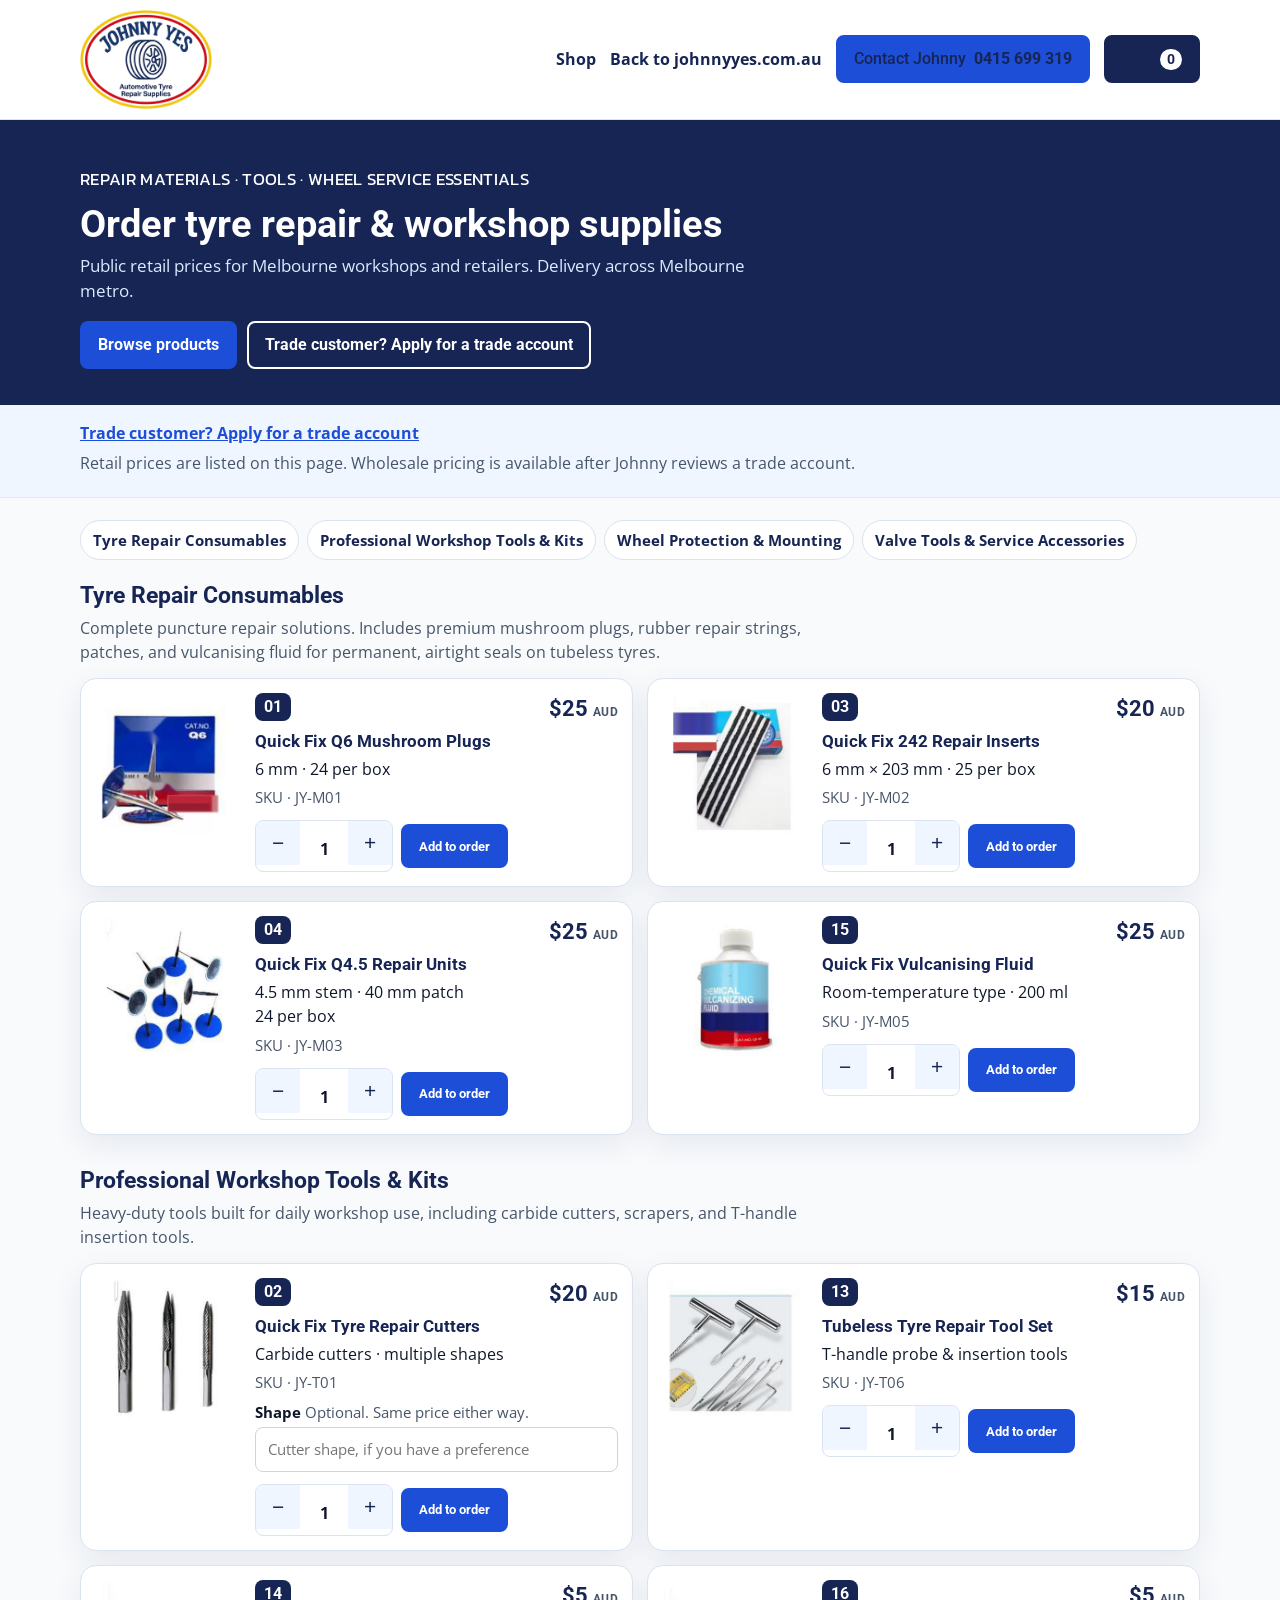
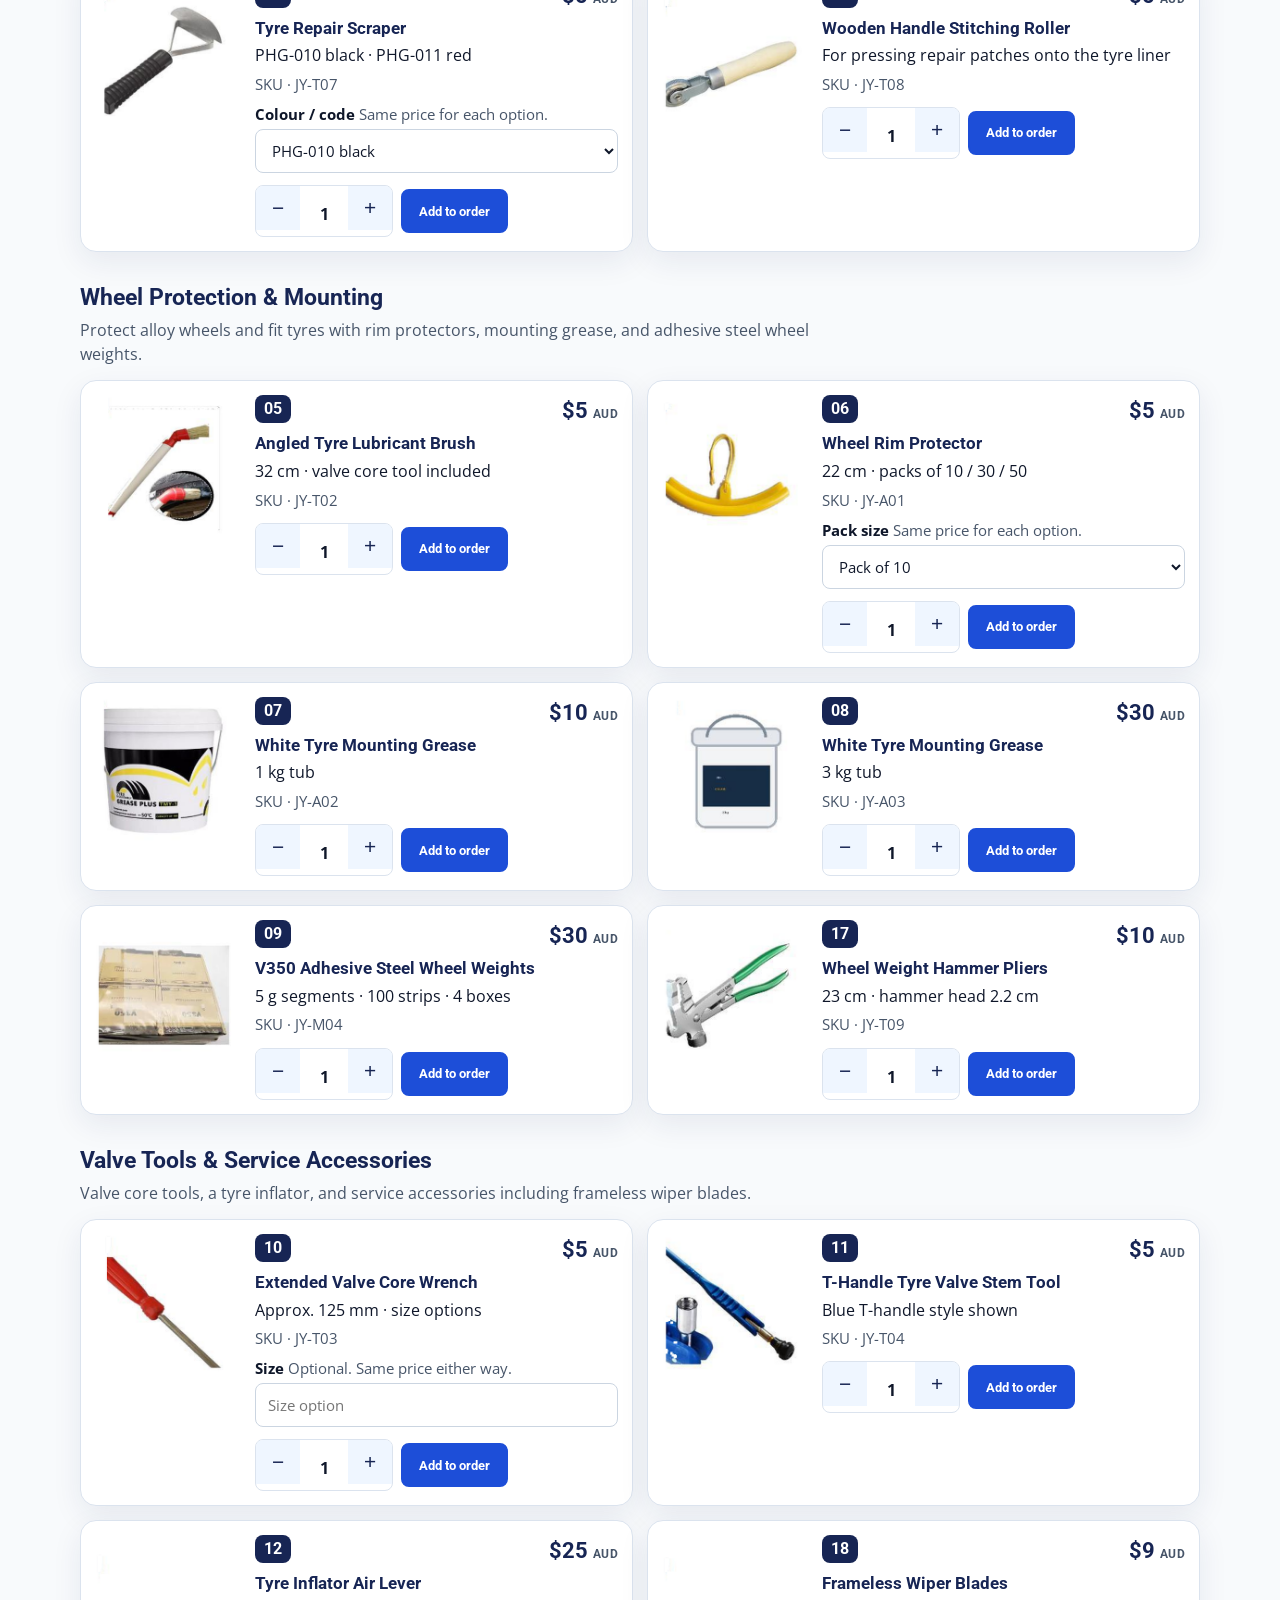
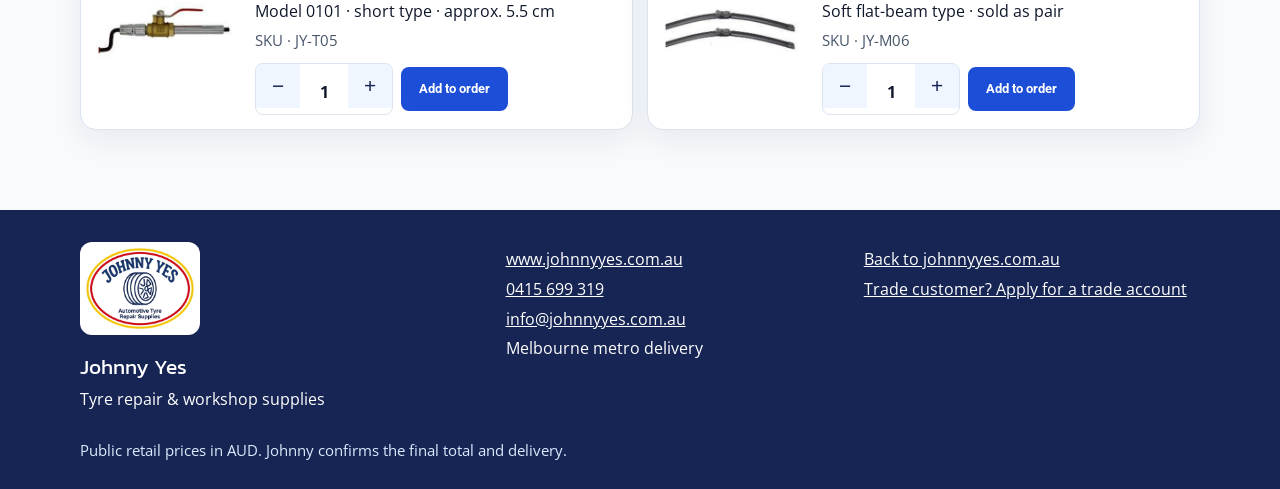
==== index.html @ 9af5987f "Add the Johnny Yes retail order site. Static catalogue, cart, and offline checkout for Melbourne met" ====
<!DOCTYPE html>
<html lang="en">
<head>
  <meta charset="utf-8">
  <meta name="viewport" content="width=device-width, initial-scale=1">
  <title>Johnny Yes | Order tyre repair supplies</title>
  <meta name="description" content="Order Johnny Yes tyre repair and workshop supplies at public retail prices. Melbourne metro delivery. Payment is arranged offline.">
  <meta name="theme-color" content="#172554">
  <link rel="icon" href="images/favicon.png" type="image/png">
  <link rel="apple-touch-icon" href="images/apple-touch-icon.png">
  <link rel="preconnect" href="https://fonts.googleapis.com">
  <link rel="preconnect" href="https://fonts.gstatic.com" crossorigin>
  <link href="https://fonts.googleapis.com/css2?family=Kanit:wght@600;700&family=Open+Sans:wght@400;600;700&family=Roboto:wght@500;700&display=swap" rel="stylesheet">
  <link rel="stylesheet" href="css/styles.css">
</head>
<body>
  <a class="skip" href="#main">Skip to content</a>
  <header class="site-header">
    <div class="wrap header-inner">
      <a class="brand" href="#shop">
        <img class="logo" src="images/logo.webp" alt="Johnny Yes Automotive Tyre Repair Supplies" width="640" height="479">
      </a>
      <nav class="header-nav" aria-label="Shop">
        <a href="#shop">Shop</a>
        <a href="https://www.johnnyyes.com.au">Back to johnnyyes.com.au</a>
        <a class="btn btn-primary phone" href="tel:0415699319"><span class="phone-label">Contact Johnny</span> 0415 699 319</a>
        <a class="btn btn-navy cart-link" id="cart-link" href="#cart">Cart <span id="cart-count">0</span></a>
      </nav>
    </div>
  </header>

  <main id="main">
    <noscript>
      <p class="notice wrap">This ordering page needs JavaScript to build your order. Call Johnny on <a href="tel:0415699319">0415 699 319</a> or email <a href="mailto:info@johnnyyes.com.au">info@johnnyyes.com.au</a>.</p>
    </noscript>

    <section id="shop">
      <div class="hero">
        <div class="wrap hero-inner">
          <p class="kicker">Repair materials · Tools · Wheel service essentials</p>
          <h1>Order tyre repair &amp; workshop supplies</h1>
          <p>Public retail prices for Melbourne workshops and retailers. Delivery across Melbourne metro.</p>
          <div class="hero-actions">
            <a class="btn btn-primary" href="#catalogue">Browse products</a>
            <a class="btn btn-ghost" href="https://www.johnnyyes.com.au/#kat-m7VqDfGZKVjmXo7J">Trade customer? Apply for a trade account</a>
          </div>
        </div>
      </div>
      <div class="trade-banner">
        <div class="wrap">
          <a href="https://www.johnnyyes.com.au/#kat-m7VqDfGZKVjmXo7J">Trade customer? Apply for a trade account</a>
          <p>Retail prices are listed on this page. Wholesale pricing is available after Johnny reviews a trade account.</p>
        </div>
      </div>
      <div class="wrap shop-body">
        <nav id="category-nav" class="chips" aria-label="Product categories"></nav>
        <div id="catalogue">
          <p class="fine">Loading the catalogue…</p>
        </div>
      </div>
    </section>

    <section id="cart" hidden>
      <div class="wrap page">
        <h1>Your order</h1>
        <div id="cart-empty" class="panel">
          <p>Your order is empty.</p>
          <a class="btn btn-primary" href="#shop">Browse the catalogue</a>
        </div>
        <div id="cart-filled" hidden>
          <div id="cart-lines"></div>
          <div class="panel totals">
            <p class="subtotal-row">Subtotal <strong id="cart-subtotal">$0 AUD</strong></p>
            <p class="fine">Public retail prices for Melbourne metro delivery. Johnny confirms the final total and delivery.</p>
            <a class="btn btn-primary" href="#checkout">Continue to checkout</a>
          </div>
        </div>
      </div>
    </section>

    <section id="checkout" hidden>
      <div class="wrap page">
        <h1>Checkout</h1>
        <p class="lede">Melbourne metro delivery. Payment is arranged offline, and there is no card payment on this site.</p>
        <div class="checkout-layout">
          <form id="checkout-form" novalidate>
            <div id="form-errors" class="form-errors" role="alert" hidden></div>
            <div class="notice">
              <strong>Payment is arranged offline.</strong>
              There is no card payment on this site. Johnny confirms the final total and delivery after you send the order.
            </div>

            <div class="field">
              <label for="business">Business / shop name <span class="req">Required</span></label>
              <input id="business" name="business" autocomplete="organization" maxlength="120" required>
            </div>
            <div class="field">
              <label for="contact">Contact name <span class="req">Required</span></label>
              <input id="contact" name="contact" autocomplete="name" maxlength="120" required>
            </div>
            <div class="field">
              <label for="phone">Phone <span class="req">Required</span></label>
              <input id="phone" name="phone" type="tel" inputmode="tel" autocomplete="tel" maxlength="40" required>
            </div>
            <div class="field">
              <label for="email">Email <span class="req">Required</span></label>
              <input id="email" name="email" type="email" inputmode="email" autocomplete="email" maxlength="120" required>
            </div>
            <div class="field">
              <label for="address">Delivery address (Melbourne metro) <span class="req">Required</span></label>
              <textarea id="address" name="address" rows="3" maxlength="240" autocomplete="street-address" placeholder="Street, suburb, VIC postcode" required></textarea>
              <p class="hint">Delivery is across Melbourne metro only.</p>
            </div>
            <div class="field">
              <label for="delivery-date">Preferred delivery date <span class="optional">Optional</span></label>
              <input id="delivery-date" name="deliveryDate" type="date">
            </div>
            <div class="field">
              <label for="notes">Notes <span class="optional">Optional</span></label>
              <textarea id="notes" name="notes" rows="3" maxlength="500" placeholder="Gate codes, workshop hours, or anything Johnny should know"></textarea>
            </div>
            <fieldset class="field" id="payment-field">
              <legend>Payment preference <span class="req">Required</span></legend>
              <p class="hint">Johnny arranges payment with you. There is no card payment on this site.</p>
              <label class="choice"><input type="radio" name="payment" value="Bank transfer" required> Bank transfer</label>
              <label class="choice"><input type="radio" name="payment" value="Cash on delivery"> Cash on delivery</label>
              <label class="choice"><input type="radio" name="payment" value="Pay on invoice"> Pay on invoice</label>
            </fieldset>
            <button class="btn btn-primary btn-block" type="submit">Create order summary</button>
            <p class="hint">This prepares the order on your device. You then email, text, or copy it to Johnny. Nothing is charged here.</p>
          </form>
          <aside class="panel summary-card">
            <h2>Order summary</h2>
            <div id="checkout-summary"></div>
            <p><a href="#cart">Edit order</a></p>
          </aside>
        </div>
      </div>
    </section>

    <section id="confirm" hidden>
      <div class="wrap page">
        <p class="print-only">Johnny Yes · Tyre repair &amp; workshop supplies · 0415 699 319 · info@johnnyyes.com.au · Melbourne metro delivery</p>
        <p class="kicker">Order prepared</p>
        <h1 id="order-reference">Order</h1>
        <p id="send-status" class="notice"></p>
        <div class="actions no-print">
          <a id="send-email" class="btn btn-primary" href="mailto:info@johnnyyes.com.au">Email Johnny</a>
          <a id="send-sms" class="btn btn-navy" href="sms:0415699319">Text Johnny</a>
          <button id="copy-order" class="btn btn-ghost" type="button">Copy order</button>
          <button id="print-order" class="btn btn-ghost" type="button">Print</button>
        </div>
        <p id="copy-status" class="fine no-print" role="status"></p>
        <p class="fine no-print">If the email or messages app cuts the text short, use Copy order and paste the full summary.</p>
        <div id="order-details" class="panel"></div>
        <h2>Message to send</h2>
        <pre id="order-text" class="order-text"></pre>
        <p class="no-print"><a href="#shop">Back to the catalogue</a></p>
      </div>
    </section>
  </main>

  <footer class="site-footer">
    <div class="wrap footer-grid">
      <div>
        <img class="footer-logo" src="images/logo.webp" alt="" width="640" height="479">
        <p class="footer-name">Johnny Yes</p>
        <p>Tyre repair &amp; workshop supplies</p>
      </div>
      <div>
        <p><a href="https://www.johnnyyes.com.au">www.johnnyyes.com.au</a></p>
        <p><a href="tel:0415699319">0415 699 319</a></p>
        <p><a href="mailto:info@johnnyyes.com.au">info@johnnyyes.com.au</a></p>
        <p>Melbourne metro delivery</p>
      </div>
      <div>
        <p><a href="https://www.johnnyyes.com.au">Back to johnnyyes.com.au</a></p>
        <p><a href="https://www.johnnyyes.com.au/#kat-m7VqDfGZKVjmXo7J">Trade customer? Apply for a trade account</a></p>
      </div>
    </div>
    <p class="wrap footer-note">Public retail prices in AUD. Johnny confirms the final total and delivery.</p>
  </footer>

  <a id="cart-bar" class="cart-bar" href="#cart" hidden>View order · <span id="bar-total">$0 AUD</span></a>

  <script src="js/config.js"></script>
  <script src="js/app.js"></script>
</body>
</html>
---- css/styles.css ----
:root {
  --navy: #172554;
  --navy-deep: #0f172a;
  --blue: #1d4ed8;
  --blue-dark: #1e40af;
  --blue-soft: #dbeafe;
  --blue-wash: #eff6ff;
  --ink: #0f172a;
  --muted: #475569;
  --line: #dbe3ee;
  --paper: #ffffff;
  --page: #f8fafc;
  --danger: #b91c1c;
  --shadow: 0 10px 30px rgba(23, 37, 84, 0.08);
  --header: 84px;
  font-family: "Open Sans", "Segoe UI", sans-serif;
  color: var(--ink);
  background: var(--page);
}

* { box-sizing: border-box; }

[hidden] { display: none !important; }

body {
  margin: 0;
  min-height: 100vh;
  background: var(--page);
  color: var(--ink);
  line-height: 1.5;
}

img { max-width: 100%; height: auto; }

a { color: var(--blue); }

h1, h2, h3 {
  font-family: Roboto, "Open Sans", sans-serif;
  line-height: 1.2;
  color: var(--navy);
}

h1 { font-size: clamp(1.8rem, 3vw, 2.4rem); margin: 0 0 0.4rem; }
h2 { font-size: 1.45rem; margin: 0 0 0.4rem; }
h3 { font-size: 1.05rem; margin: 0.35rem 0; }

p { margin: 0.35rem 0; }

.skip {
  position: absolute;
  left: 12px;
  top: -40px;
  background: white;
  padding: 8px 12px;
  z-index: 50;
}

.skip:focus { top: 12px; }

.wrap {
  width: min(1120px, calc(100% - 32px));
  margin: 0 auto;
}

.site-header {
  position: sticky;
  top: 0;
  z-index: 20;
  background: white;
  border-bottom: 1px solid var(--line);
}

.header-inner {
  display: flex;
  align-items: center;
  gap: 16px;
  min-height: var(--header);
  padding: 10px 0;
}

.brand { display: flex; align-items: center; }

.logo { width: 132px; height: auto; display: block; }

.header-nav {
  margin-left: auto;
  display: flex;
  flex-wrap: wrap;
  align-items: center;
  justify-content: flex-end;
  gap: 8px 14px;
  font-weight: 700;
}

.header-nav a { text-decoration: none; color: var(--navy); }

.btn {
  display: inline-flex;
  align-items: center;
  justify-content: center;
  gap: 8px;
  min-height: 44px;
  padding: 10px 16px;
  border-radius: 8px;
  border: 2px solid transparent;
  background: white;
  color: var(--navy);
  font-family: Roboto, "Open Sans", sans-serif;
  font-weight: 700;
  text-decoration: none;
  cursor: pointer;
  text-align: center;
}

.btn-primary { background: var(--blue); color: white; border-color: var(--blue); }
.btn-primary:hover { background: var(--blue-dark); border-color: var(--blue-dark); }
.btn-navy { background: var(--navy); color: white; border-color: var(--navy); }
.btn-navy:hover { background: var(--navy-deep); }
.btn-ghost { background: white; color: var(--navy); border-color: var(--navy); }
.btn-block { width: 100%; }

.phone { color: white; }
.phone-label { font-weight: 500; }

.cart-link { color: white; }

#cart-count {
  display: inline-flex;
  min-width: 1.4rem;
  justify-content: center;
  padding: 0 6px;
  border-radius: 999px;
  background: white;
  color: var(--navy);
  font-size: 0.85rem;
}

.hero {
  background: var(--navy);
  color: white;
}

.hero-inner { padding: 42px 0 36px; }

.hero h1, .hero .kicker { color: white; }

.hero p { max-width: 42rem; color: var(--blue-soft); font-size: 1.05rem; }

.kicker {
  font-family: Kanit, Roboto, sans-serif;
  letter-spacing: 0.02em;
  text-transform: uppercase;
  font-size: 0.92rem;
  margin-bottom: 8px;
  color: var(--blue);
}

.hero-actions { display: flex; flex-wrap: wrap; gap: 10px; margin-top: 18px; }

.hero .btn-ghost { background: transparent; color: white; border-color: white; }

.trade-banner {
  background: var(--blue-wash);
  border-bottom: 1px solid var(--blue-soft);
}

.trade-banner .wrap { padding: 16px 0; }

.trade-banner a { font-weight: 700; }

.trade-banner p { color: var(--muted); }

.shop-body { padding: 22px 0 48px; }

.chips {
  display: flex;
  flex-wrap: wrap;
  gap: 8px;
  margin-bottom: 22px;
}

.chip {
  display: inline-flex;
  align-items: center;
  min-height: 40px;
  padding: 8px 12px;
  border-radius: 999px;
  background: white;
  border: 1px solid var(--line);
  color: var(--navy);
  text-decoration: none;
  font-weight: 700;
  font-size: 0.92rem;
}

.category { scroll-margin-top: calc(var(--header) + 12px); margin-bottom: 32px; }

.category-summary { color: var(--muted); max-width: 46rem; margin-bottom: 14px; }

.grid {
  display: grid;
  grid-template-columns: 1fr;
  gap: 14px;
}

.card, .panel {
  background: var(--paper);
  border: 1px solid var(--line);
  border-radius: 16px;
  box-shadow: var(--shadow);
}

.card {
  display: grid;
  grid-template-columns: 112px 1fr;
  gap: 12px;
  padding: 12px;
}

.card img {
  width: 100%;
  aspect-ratio: 1;
  object-fit: contain;
  background: white;
  border-radius: 10px;
}

.card-top {
  display: flex;
  justify-content: space-between;
  align-items: flex-start;
  gap: 8px;
}

.badge {
  display: inline-flex;
  align-items: center;
  justify-content: center;
  min-width: 36px;
  height: 28px;
  padding: 0 8px;
  border-radius: 8px;
  background: var(--navy);
  color: white;
  font-family: Roboto, sans-serif;
  font-weight: 700;
}

.price {
  margin: 0;
  font-family: Roboto, sans-serif;
  font-weight: 700;
  font-size: 1.35rem;
  color: var(--navy);
}

.price abbr {
  font-size: 0.72rem;
  letter-spacing: 0.04em;
  color: var(--muted);
  text-decoration: none;
}

.spec { color: var(--ink); white-space: pre-line; }
.sku { color: var(--muted); font-size: 0.92rem; }

.option { display: block; margin-top: 8px; font-weight: 700; font-size: 0.92rem; }
.option select, .option input { margin-top: 4px; font-weight: 400; }

.hint, .fine { color: var(--muted); font-size: 0.92rem; font-weight: 400; }
.hint { margin-top: 4px; }

.card-actions {
  display: flex;
  flex-wrap: wrap;
  gap: 8px;
  margin-top: 12px;
  align-items: center;
}

.qty {
  display: inline-flex;
  border: 1px solid var(--line);
  border-radius: 8px;
  overflow: hidden;
  background: white;
}

.qty button {
  width: 44px;
  height: 44px;
  border: 0;
  background: var(--blue-wash);
  color: var(--navy);
  font-size: 1.3rem;
  cursor: pointer;
}

.qty input {
  width: 48px;
  border: 0;
  text-align: center;
  font: inherit;
  font-weight: 700;
  color: var(--ink);
}

input[type="number"]::-webkit-outer-spin-button,
input[type="number"]::-webkit-inner-spin-button { -webkit-appearance: none; margin: 0; }
input[type="number"] { -moz-appearance: textfield; appearance: textfield; }

.page { padding: 28px 0 56px; }
.lede { color: var(--muted); max-width: 40rem; margin-bottom: 18px; }

.panel { padding: 16px; }
.totals { margin-top: 16px; display: grid; gap: 10px; }

.subtotal-row, .subtotal {
  display: flex;
  justify-content: space-between;
  gap: 12px;
  font-size: 1.15rem;
  margin: 0;
}

.cart-line {
  display: grid;
  grid-template-columns: 72px 1fr;
  gap: 12px;
  padding: 12px 0;
  border-bottom: 1px solid var(--line);
}

.cart-line img {
  width: 72px;
  height: 72px;
  object-fit: contain;
  background: white;
  border-radius: 8px;
  border: 1px solid var(--line);
}

.cart-line h3 { margin-top: 0; }
.line-meta { color: var(--muted); font-size: 0.92rem; }
.line-bottom { display: flex; flex-wrap: wrap; gap: 8px; align-items: center; margin-top: 8px; }
.line-total { font-family: Roboto, sans-serif; font-weight: 700; color: var(--navy); }
.remove {
  background: none;
  border: 0;
  color: var(--danger);
  font: inherit;
  font-weight: 700;
  min-height: 44px;
  cursor: pointer;
  padding: 0 8px;
}

.checkout-layout { display: grid; gap: 18px; }
.summary-card { align-self: start; }
.summary-line, .lines li {
  display: flex;
  justify-content: space-between;
  gap: 12px;
  padding: 8px 0;
  border-bottom: 1px solid var(--line);
}
.lines { list-style: none; padding: 0; margin: 12px 0; }

.field { margin: 0 0 14px; }
label, legend { font-weight: 700; }
.req, .optional {
  font-size: 0.75rem;
  font-weight: 700;
  letter-spacing: 0.03em;
  text-transform: uppercase;
  margin-left: 6px;
}
.req { color: var(--blue-dark); }
.optional { color: var(--muted); }

input, select, textarea {
  width: 100%;
  margin-top: 6px;
  min-height: 44px;
  padding: 10px 12px;
  border: 1px solid #cbd5e1;
  border-radius: 8px;
  background: white;
  font: inherit;
  color: var(--ink);
}

textarea { min-height: 96px; resize: vertical; }
input[aria-invalid="true"], textarea[aria-invalid="true"], fieldset[aria-invalid="true"] {
  border-color: var(--danger);
}

fieldset {
  border: 1px solid var(--line);
  border-radius: 12px;
  padding: 12px;
}

.choice {
  display: flex;
  align-items: center;
  gap: 10px;
  min-height: 44px;
  margin-top: 8px;
  font-weight: 700;
}

.choice input { width: auto; min-height: 0; margin: 0; }

.notice, .form-errors {
  background: var(--blue-wash);
  border: 1px solid var(--blue-soft);
  border-radius: 12px;
  padding: 12px 14px;
  margin-bottom: 16px;
}

.form-errors { background: #fef2f2; border-color: #fecaca; color: #7f1d1d; }
.form-errors ul { margin: 6px 0 0; padding-left: 18px; }

.actions { display: flex; flex-wrap: wrap; gap: 8px; margin: 14px 0; }

dl { display: grid; gap: 8px; margin: 0 0 12px; }
dl div { display: grid; grid-template-columns: 11rem 1fr; gap: 8px; }
dt { color: var(--muted); font-weight: 700; }
dd { margin: 0; }

.order-text {
  white-space: pre-wrap;
  overflow-wrap: anywhere;
  background: white;
  border: 1px solid var(--line);
  border-radius: 12px;
  padding: 14px;
  font-family: ui-monospace, SFMono-Regular, Menlo, Consolas, monospace;
  font-size: 0.92rem;
  line-height: 1.45;
}

.site-footer {
  background: var(--navy);
  color: white;
  padding: 32px 0 28px;
}

.site-footer a { color: white; }

.footer-grid {
  display: grid;
  gap: 22px;
}

.footer-logo {
  width: 120px;
  background: white;
  border-radius: 12px;
  padding: 6px;
}

.footer-name {
  font-family: Kanit, Roboto, sans-serif;
  font-size: 1.3rem;
  margin-top: 10px;
}

.footer-note {
  margin-top: 22px;
  color: var(--blue-soft);
  font-size: 0.92rem;
}

.cart-bar {
  position: fixed;
  left: 0;
  right: 0;
  bottom: 0;
  z-index: 30;
  display: flex;
  justify-content: center;
  align-items: center;
  gap: 8px;
  min-height: 52px;
  padding: 10px 16px calc(10px + env(safe-area-inset-bottom));
  background: var(--navy);
  color: white;
  font-weight: 700;
  text-decoration: none;
}

body.has-cart-bar { padding-bottom: 68px; }

.print-only { display: none; }

:focus-visible {
  outline: 3px solid var(--blue);
  outline-offset: 2px;
}

@media (min-width: 720px) {
  .card { grid-template-columns: 148px 1fr; padding: 14px; }
}

@media (min-width: 880px) {
  .grid { grid-template-columns: 1fr 1fr; }
  .checkout-layout { grid-template-columns: 1.15fr 0.85fr; align-items: start; }
  .summary-card { position: sticky; top: calc(var(--header) + 16px); }
  .footer-grid { grid-template-columns: 1.2fr 1fr 1fr; }
}

@media (max-width: 720px) {
  :root { --header: 168px; }
  .header-inner {
    flex-direction: column;
    align-items: flex-start;
    gap: 10px;
  }
  .logo { width: 132px; }
  .header-nav {
    margin-left: 0;
    width: 100%;
    justify-content: flex-start;
  }
  .header-nav .btn { flex: 1 1 auto; }
  .phone-label { position: absolute; width: 1px; height: 1px; overflow: hidden; clip: rect(0 0 0 0); }
  dl div { grid-template-columns: 1fr; gap: 0; }
}

@media print {
  body.is-confirm .no-print,
  body.is-confirm .site-header,
  body.is-confirm .site-footer,
  body.is-confirm .cart-bar,
  body.is-confirm .trade-banner { display: none !important; }
  body.is-confirm .print-only { display: block; color: black; }
  body.is-confirm,
  body.is-confirm .panel,
  body.is-confirm .order-text { background: white; box-shadow: none; }
  body.is-confirm.has-cart-bar { padding-bottom: 0; }
  body.is-confirm a { color: black; text-decoration: none; }
}
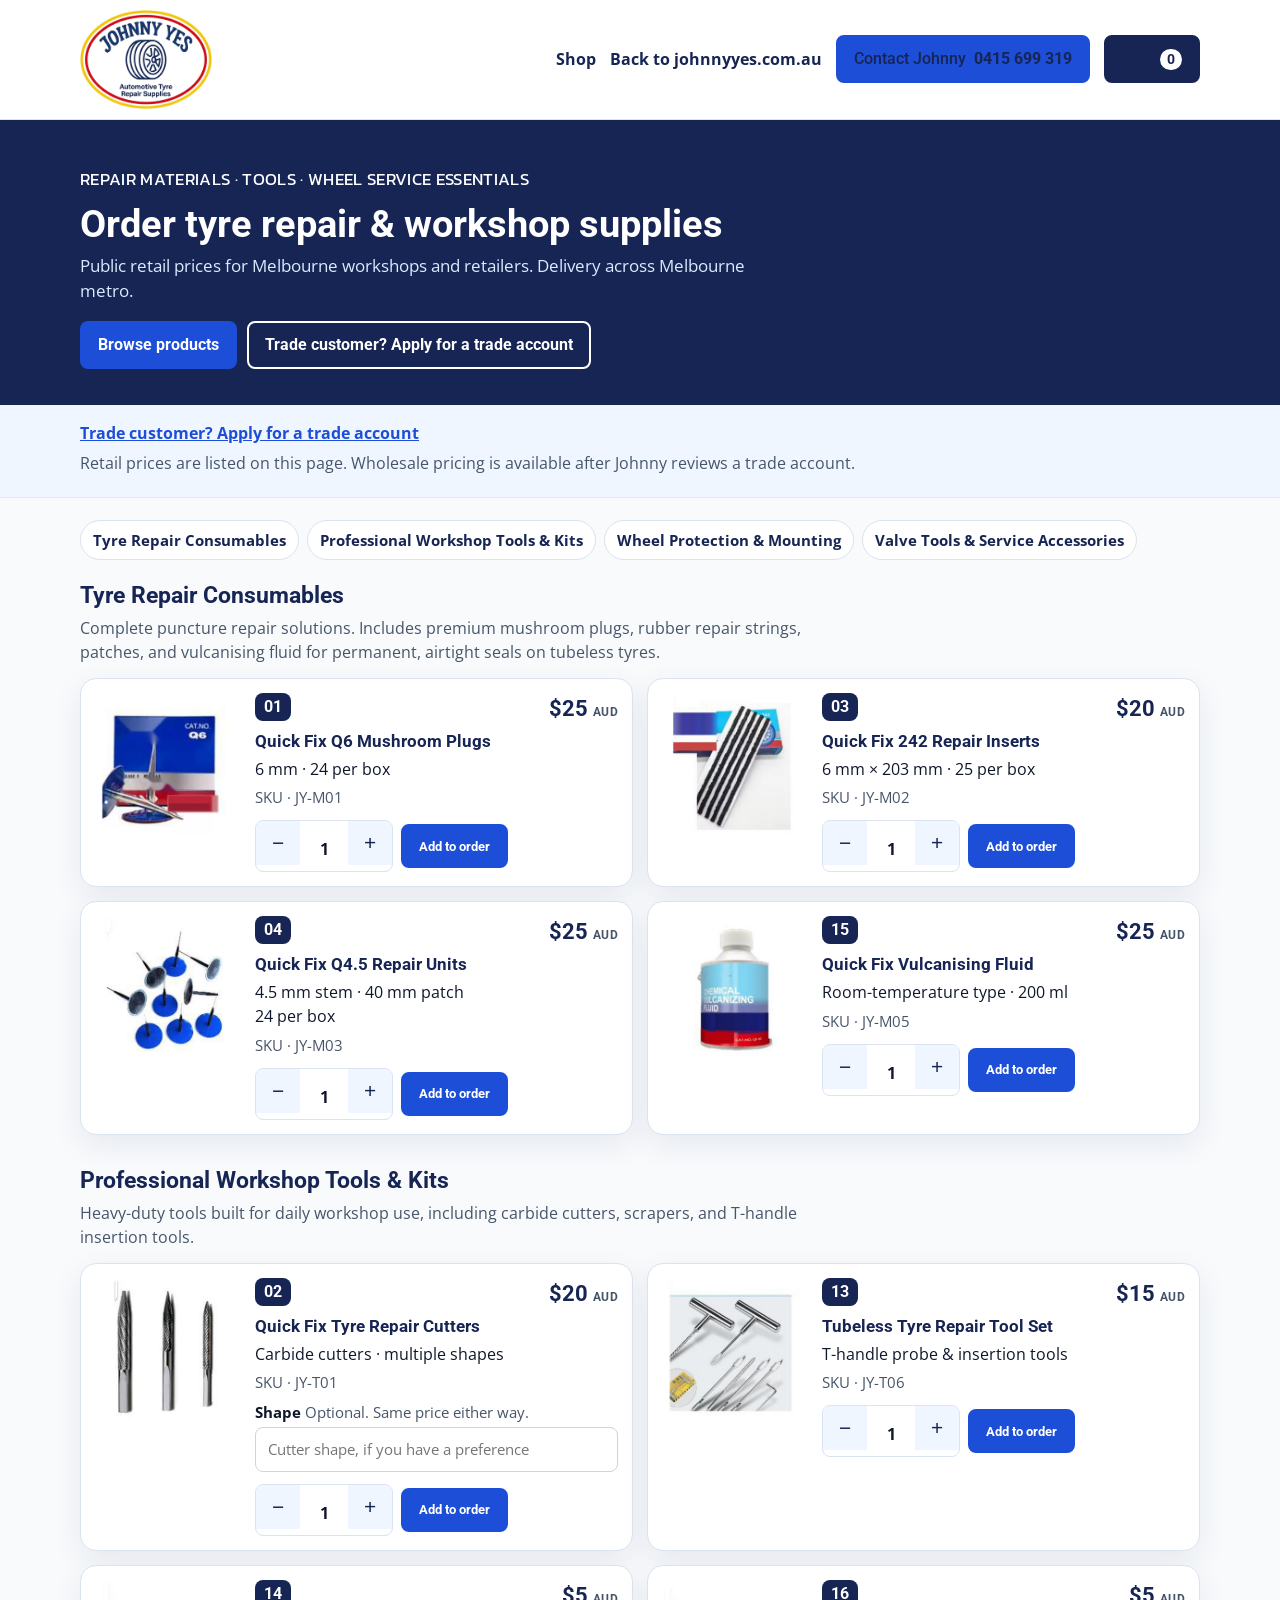
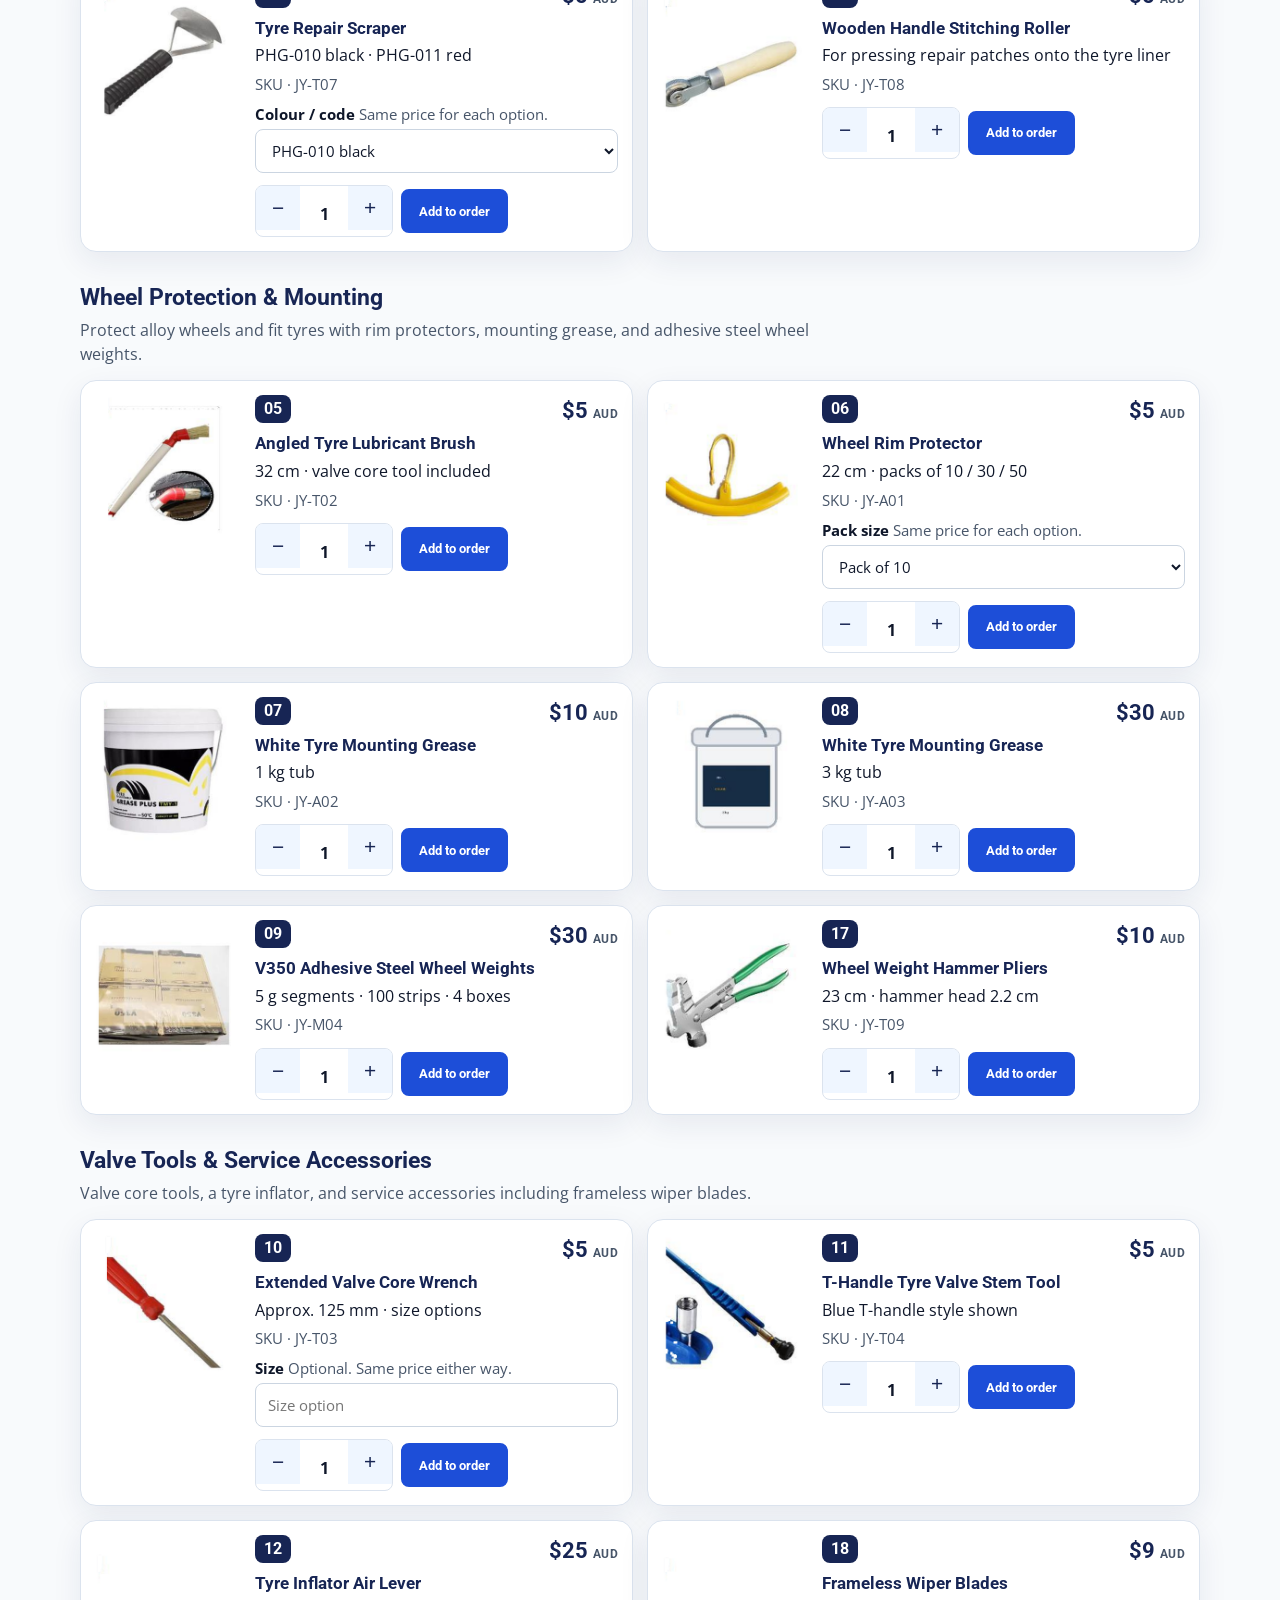
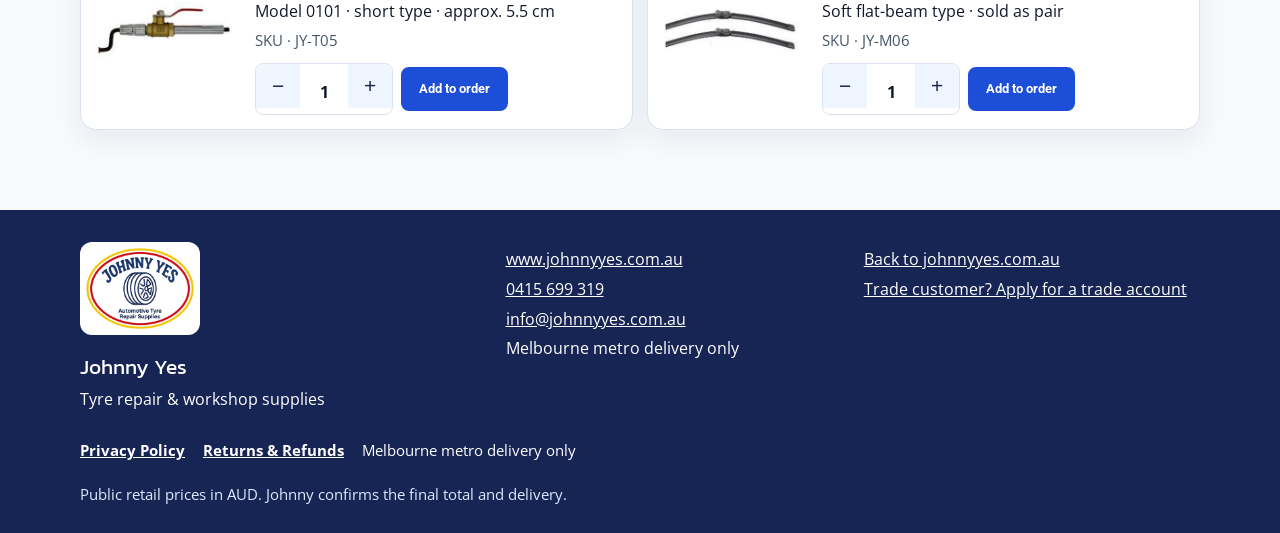
==== commit fc610806: "Publish the privacy and returns policies. Add the approved policy pages, link them from the shop foo" ====
--- a/index.html
+++ b/index.html
@@ -3,8 +3,16 @@
 <head>
   <meta charset="utf-8">
   <meta name="viewport" content="width=device-width, initial-scale=1">
-  <title>Johnny Yes | Order tyre repair supplies</title>
-  <meta name="description" content="Order Johnny Yes tyre repair and workshop supplies at public retail prices. Melbourne metro delivery. Payment is arranged offline.">
+  <title>Johnny Yes Online Order</title>
+  <meta name="description" content="Order tyre repair and workshop supplies from Johnny Yes. Delivered across Melbourne metro.">
+  <meta property="og:title" content="Johnny Yes Online Order">
+  <meta property="og:description" content="Order tyre repair and workshop supplies from Johnny Yes. Delivered across Melbourne metro.">
+  <meta property="og:type" content="website">
+  <meta property="og:url" content="https://shop.johnnyyes.com.au/">
+  <meta property="og:image" content="https://shop.johnnyyes.com.au/images/logo.webp">
+  <meta name="twitter:card" content="summary">
+  <meta name="twitter:title" content="Johnny Yes Online Order">
+  <meta name="twitter:description" content="Order tyre repair and workshop supplies from Johnny Yes. Delivered across Melbourne metro.">
   <meta name="theme-color" content="#172554">
   <link rel="icon" href="images/favicon.png" type="image/png">
   <link rel="apple-touch-icon" href="images/apple-touch-icon.png">
@@ -126,8 +134,10 @@
               <label class="choice"><input type="radio" name="payment" value="Cash on delivery"> Cash on delivery</label>
               <label class="choice"><input type="radio" name="payment" value="Pay on invoice"> Pay on invoice</label>
             </fieldset>
-            <button class="btn btn-primary btn-block" type="submit">Create order summary</button>
-            <p class="hint">This prepares the order on your device. You then email, text, or copy it to Johnny. Nothing is charged here.</p>
+            <input class="honey" id="order-honey" name="_honey" type="text" tabindex="-1" autocomplete="off" aria-hidden="true">
+            <button class="btn btn-primary btn-block" id="place-order" type="submit">Place order</button>
+            <p class="hint">Press Place order to send this order to Johnny at info@johnnyyes.com.au. Nothing is charged on this site. Johnny confirms the final total and delivery.</p>
+            <p class="hint">By placing an order you agree to our <a href="returns.html">Returns &amp; Refunds</a> policy and <a href="privacy.html">Privacy Policy</a>.</p>
           </form>
           <aside class="panel summary-card">
             <h2>Order summary</h2>
@@ -141,7 +151,7 @@
     <section id="confirm" hidden>
       <div class="wrap page">
         <p class="print-only">Johnny Yes · Tyre repair &amp; workshop supplies · 0415 699 319 · info@johnnyyes.com.au · Melbourne metro delivery</p>
-        <p class="kicker">Order prepared</p>
+        <p class="kicker" id="confirm-kicker">Order prepared</p>
         <h1 id="order-reference">Order</h1>
         <p id="send-status" class="notice"></p>
         <div class="actions no-print">
@@ -171,13 +181,18 @@
         <p><a href="https://www.johnnyyes.com.au">www.johnnyyes.com.au</a></p>
         <p><a href="tel:0415699319">0415 699 319</a></p>
         <p><a href="mailto:info@johnnyyes.com.au">info@johnnyyes.com.au</a></p>
-        <p>Melbourne metro delivery</p>
+        <p>Melbourne metro delivery only</p>
       </div>
       <div>
         <p><a href="https://www.johnnyyes.com.au">Back to johnnyyes.com.au</a></p>
         <p><a href="https://www.johnnyyes.com.au/#kat-m7VqDfGZKVjmXo7J">Trade customer? Apply for a trade account</a></p>
       </div>
     </div>
+    <p class="wrap footer-legal">
+      <a href="privacy.html">Privacy Policy</a>
+      <a href="returns.html">Returns &amp; Refunds</a>
+      <span>Melbourne metro delivery only</span>
+    </p>
     <p class="wrap footer-note">Public retail prices in AUD. Johnny confirms the final total and delivery.</p>
   </footer>
 
--- a/css/styles.css
+++ b/css/styles.css
@@ -474,6 +474,43 @@
   font-size: 0.92rem;
 }
 
+.footer-legal {
+  display: flex;
+  flex-wrap: wrap;
+  gap: 8px 18px;
+  margin-top: 22px;
+  font-size: 0.92rem;
+}
+
+.footer-legal a { font-weight: 700; }
+
+.policy { padding: 28px 0 56px; }
+
+.policy-body {
+  background: white;
+  border: 1px solid var(--line);
+  border-radius: 16px;
+  box-shadow: var(--shadow);
+  padding: 28px 22px 32px;
+  max-width: 46rem;
+}
+
+.policy-body h1 { margin-top: 0; }
+
+.policy-body h2 {
+  margin-top: 1.7rem;
+  font-size: 1.25rem;
+}
+
+.policy-body p,
+.policy-body li {
+  font-size: 1.02rem;
+}
+
+.policy-body ul { padding-left: 1.25rem; }
+
+.policy-body a { font-weight: 700; }
+
 .cart-bar {
   position: fixed;
   left: 0;
@@ -495,6 +532,10 @@
 body.has-cart-bar { padding-bottom: 68px; }
 
 .print-only { display: none; }
+
+.honey {
+  display: none;
+}
 
 :focus-visible {
   outline: 3px solid var(--blue);
